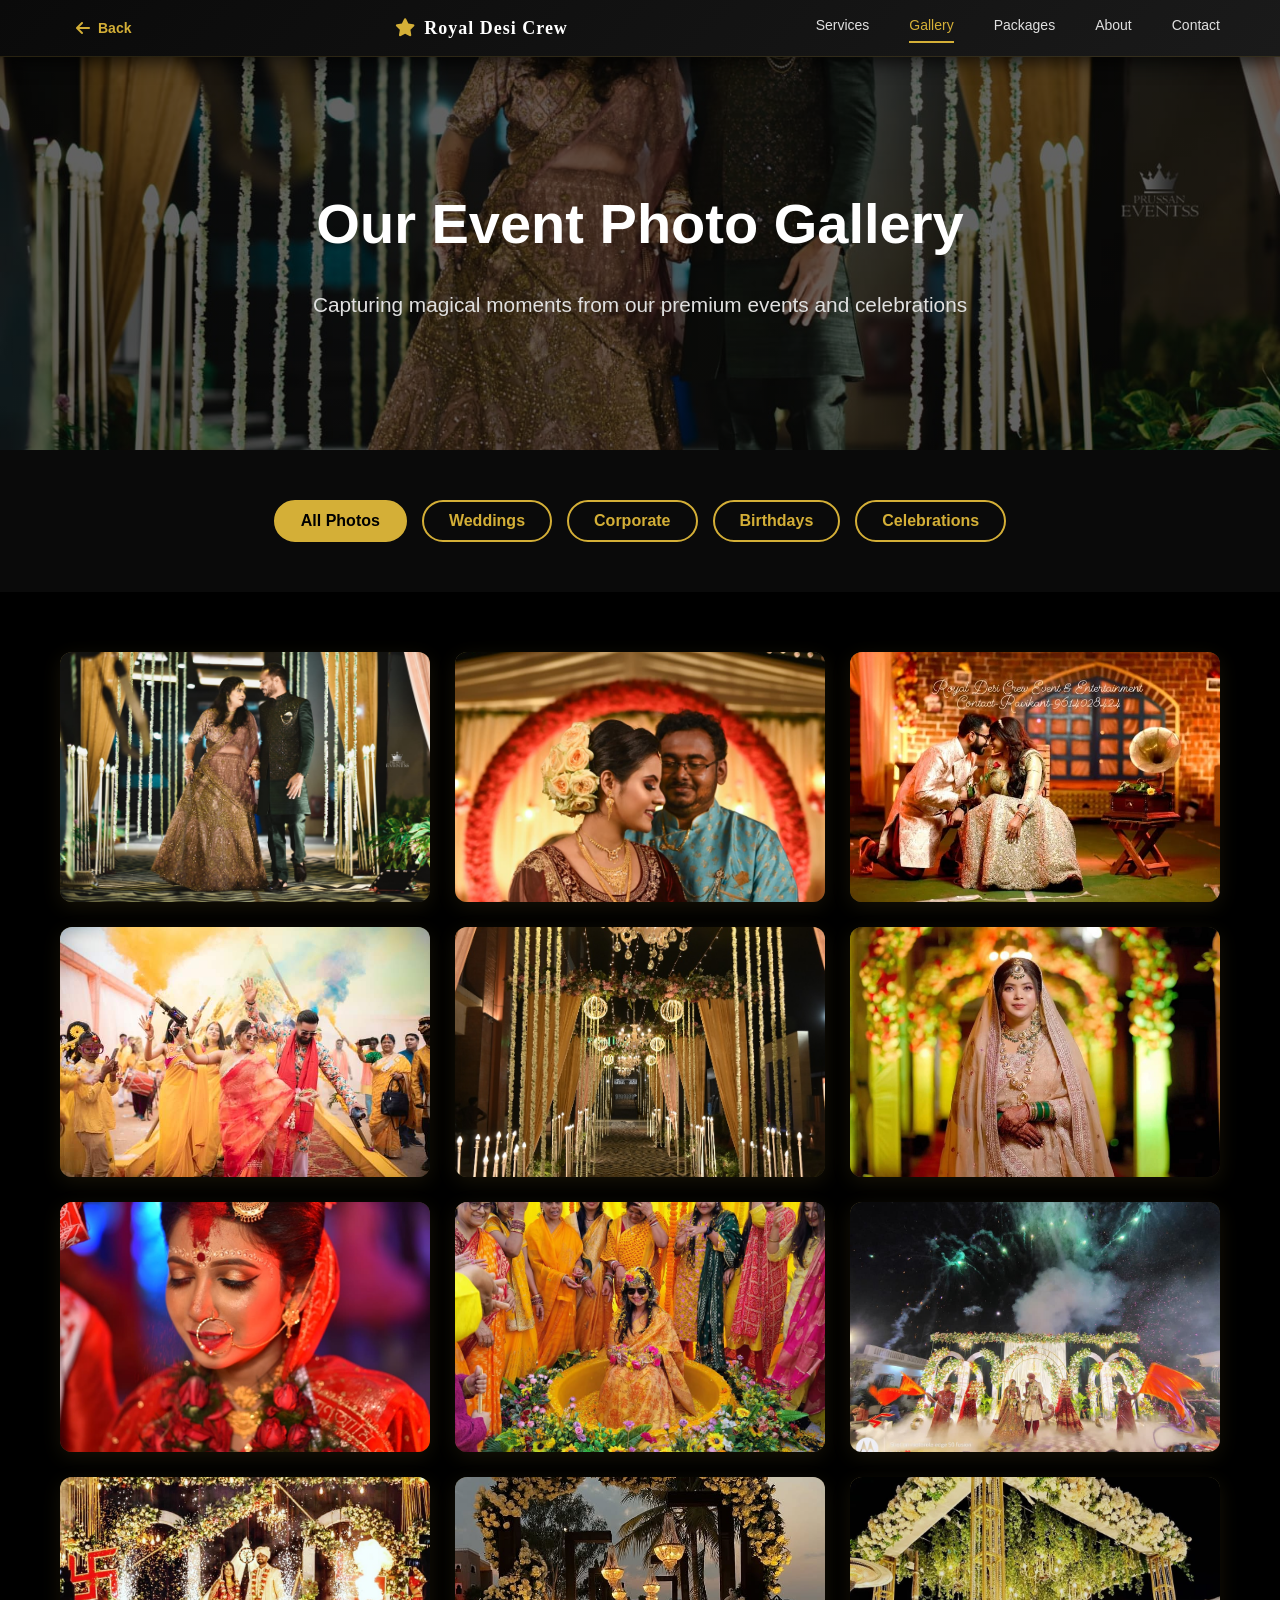
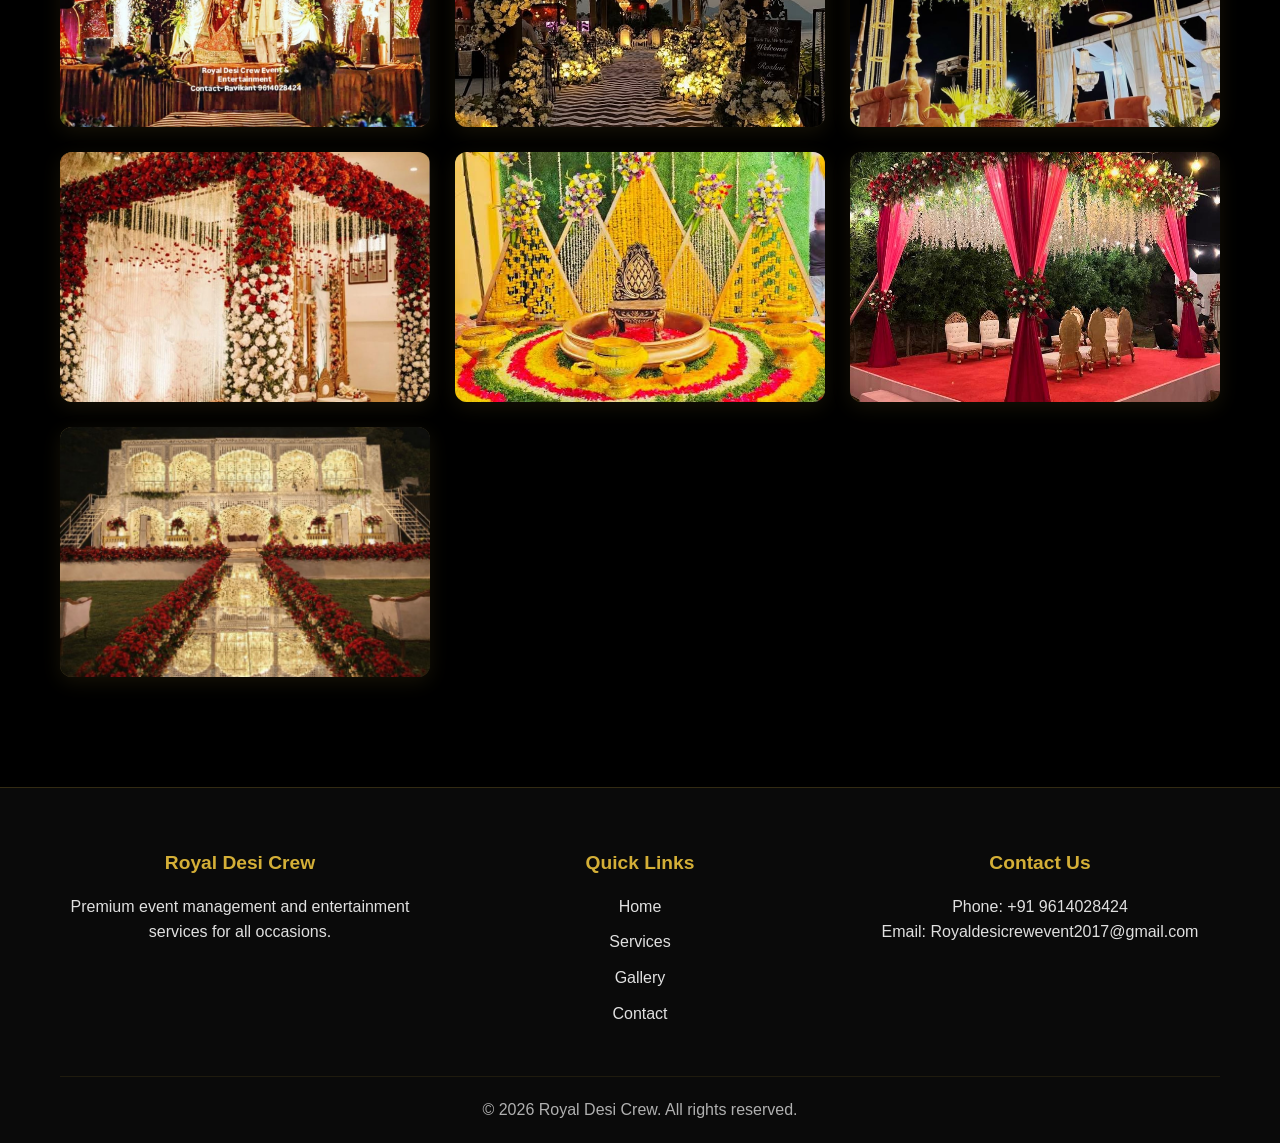
==== gallery.html @ 77a30038 "Move files to root for GitHub Pages" ====
<!DOCTYPE html>
<html lang="en">
<head>
    <meta charset="UTF-8">
    <meta name="viewport" content="width=device-width, initial-scale=1.0">
    <title>Photo Gallery - Royal Desi Crew</title>
    <link rel="stylesheet" href="/static/styles.css">
    <link rel="stylesheet" href="/static/gallery-styles.css">
    <link rel="stylesheet" href="https://cdnjs.cloudflare.com/ajax/libs/font-awesome/6.4.0/css/all.min.css">
</head>
<body>
    <!-- Header Navigation -->
    <header class="header">
        <div class="container">
            <div class="back-button">
                <a href="index.html" title="Back to Home">
                    <i class="fas fa-arrow-left"></i> Back
                </a>
            </div>
            <div class="logo">
                <i class="fas fa-star"></i> Royal Desi Crew
            </div>
            <nav class="nav" id="nav-menu">
                <a href="index.html#services">Services</a>
                <a href="gallery.html" class="active">Gallery</a>
                <a href="index.html#packages">Packages</a>
                <a href="index.html#about">About</a>
                <a href="index.html#contact">Contact</a>
            </nav>
            <!-- Hamburger Menu -->
            <div class="hamburger" id="hamburger">
                <span></span>
                <span></span>
                <span></span>
            </div>
        </div>
    </header>

    <!-- Gallery Hero Section -->
    <section class="gallery-hero">
        <div class="gallery-hero-content">
            <h1>Our Event <span class="gold">Photo Gallery</span></h1>
            <p>Capturing magical moments from our premium events and celebrations</p>
        </div>
    </section>

    <!-- Filter Section -->
    <section class="gallery-filter-section">
        <div class="container">
            <div class="filter-buttons">
                <button class="filter-btn active" data-filter="all">All Photos</button>
                <button class="filter-btn" data-filter="wedding">Weddings</button>
                <button class="filter-btn" data-filter="corporate">Corporate</button>
                <button class="filter-btn" data-filter="birthday">Birthdays</button>
                <button class="filter-btn" data-filter="celebration">Celebrations</button>
            </div>
        </div>
    </section>

    <!-- Main Gallery Grid -->
    <section class="gallery-main">
        <div class="container">
            <div class="gallery-grid" id="galleryGrid">
                <!-- Photos will be loaded dynamically here -->
                <div class="loading-spinner">
                    <i class="fas fa-spinner"></i>
                    <p>Loading photos...</p>
                </div>
            </div>
        </div>
    </section>

    <!-- Lightbox Modal -->
    <div id="lightbox" class="lightbox-modal">
        <button class="lightbox-close" id="closeLightbox">&times;</button>
        <button class="lightbox-prev" id="prevPhoto">
            <i class="fas fa-chevron-left"></i>
        </button>
        <div class="lightbox-image-container">
            <img id="lightboxImage" src="" alt="Full size image">
        </div>
        <button class="lightbox-next" id="nextPhoto">
            <i class="fas fa-chevron-right"></i>
        </button>
        <div class="lightbox-info">
            <p id="lightboxCaption"></p>
            <span id="lightboxCounter"></span>
        </div>
    </div>

    <!-- Footer -->
    <footer class="footer">
        <div class="container">
            <div class="footer-content">
                <div class="footer-section">
                    <h3>Royal Desi Crew</h3>
                    <p>Premium event management and entertainment services for all occasions.</p>
                </div>
                <div class="footer-section">
                    <h3>Quick Links</h3>
                    <ul>
                        <li><a href="index.html">Home</a></li>
                        <li><a href="index.html#services">Services</a></li>
                        <li><a href="gallery.html">Gallery</a></li>
                        <li><a href="index.html#contact">Contact</a></li>
                    </ul>
                </div>
                <div class="footer-section">
                    <h3>Contact Us</h3>
                    <p>Phone: +91 9614028424</p>
                    <p>Email: Royaldesicrewevent2017@gmail.com</p>
                </div>
            </div>
            <div class="footer-bottom">
                <p>&copy; 2026 Royal Desi Crew. All rights reserved.</p>
            </div>
        </div>
    </footer>

    <script src="/static/photos-loader.js"></script>
    <script src="/static/gallery-script.js"></script>
</body>
</html>
---- static/styles.css ----
* {
    margin: 0;
    padding: 0;
    box-sizing: border-box;
}

:root {
    --gold: #D4AF37;
    --dark: #000000;
    --darker: #0a0a0a;
    --light-gray: #e0e0e0;
    --text-gray: #b0b0b0;
    --border-gold: #6b5f2f;
    --rose-gold: #b76e79;
    --cream: #f5f1e8;
}

body {
    font-family: 'Montserrat', sans-serif;
    background-color: var(--dark);
    color: var(--light-gray);
    line-height: 1.6;
    overflow-x: hidden;
}

.container {
    max-width: 1200px;
    margin: 0 auto;
    padding: 0 20px;
}

/* Header */
header.header {
    background: linear-gradient(135deg, #0a0a0a 0%, #1a1a1a 100%);
    padding: 8px 0;
    position: fixed;
    width: 100%;
    top: 0;
    z-index: 9999;
    border-bottom: 1px solid rgba(212, 175, 55, 0.15);
    backdrop-filter: blur(20px);
    box-shadow: 0 4px 20px rgba(0, 0, 0, 0.8);
}

.header .container {
    display: flex;
    justify-content: space-between;
    align-items: center;
    position: relative;
    width: 100%;
    gap: 15px;
}

.logo {
    font-size: 18px;
    font-weight: bold;
    color: white;
    display: flex;
    align-items: center;
    gap: 8px;
    font-family: 'Playfair Display', serif;
    letter-spacing: 1px;
    transition: all 0.3s ease;
}

.logo:hover {
    color: var(--gold);
    text-shadow: 0 0 10px rgba(212, 175, 55, 0.3);
}

.logo i {
    color: var(--gold);
    animation: spin 20s linear infinite;
}

@keyframes spin {
    0% { transform: rotate(0deg); }
    100% { transform: rotate(360deg); }
}

.logo-section {
    display: flex;
    align-items: center;
    gap: 12px;
    position: relative;
    z-index: 9999;
}

.badge-wrapper {
    display: flex;
    align-items: center;
    justify-content: center;
    padding: 6px;
    background: linear-gradient(135deg, rgba(30, 30, 30, 0.9), rgba(15, 15, 15, 0.95));
    border: 1px solid rgba(212, 175, 55, 0.4);
    border-radius: 65px;
    box-shadow: 
        0 2px 8px rgba(0, 0, 0, 0.6),
        inset 0 1px 0 rgba(212, 175, 55, 0.15);
}

.since-badge {
    height: 50px;
    width: auto;
    display: flex;
    align-items: center;
    justify-content: center;
    gap: 8px;
}

.since-content {
    display: flex;
    flex-direction: column;
    align-items: center;
    justify-content: center;
    gap: 2px;
}

.since-text {
    font-size: 8px;
    color: var(--gold);
    font-weight: 700;
    letter-spacing: 1.5px;
    line-height: 1;
}

.since-year {
    font-size: 16px;
    color: var(--gold);
    font-weight: 700;
    line-height: 1;
}

.since-badge {
    display: flex;
    flex-direction: column;
    align-items: center;
    justify-content: center;
    width: 55px;
    height: 55px;
    position: relative;
    border: 2px solid var(--gold);
    border-radius: 50%;
    background: radial-gradient(circle at 30% 30%, rgba(212, 175, 55, 0.15), rgba(0, 0, 0, 0.3));
    flex-shrink: 0;
    z-index: 9999;
}

/* Outer decorative circle */
.since-badge::before {
    content: '';
    position: absolute;
    width: 58px;
    height: 58px;
    border: 1px solid var(--gold);
    border-radius: 50%;
    opacity: 0.6;
    z-index: 1;
    flex-shrink: 0;
}

/* Inner decorative circle */
.since-badge::after {
    content: '';
    position: absolute;
    width: 48px;
    height: 48px;
    border: 1px dashed var(--gold);
    border-radius: 50%;
    opacity: 0.4;
    z-index: 1;
    flex-shrink: 0;
}

.since-content {
    display: flex;
    flex-direction: column;
    align-items: center;
    justify-content: center;
    gap: 2px;
    z-index: 2;
    position: relative;
}

.since-text {
    font-size: 6px;
    color: var(--gold);
    font-weight: 700;
    letter-spacing: 1.2px;
    line-height: 1;
    text-transform: uppercase;
}

.since-year {
    font-size: 16px;
    color: var(--gold);
    font-weight: 700;
    line-height: 1;
}

.nav {
    display: flex;
    gap: 40px;
}

.nav a {
    color: var(--light-gray);
    text-decoration: none;
    transition: color 0.3s ease;
    font-size: 14px;
}

.nav a:hover {
    color: var(--gold);
}

/* Hamburger Menu */
.hamburger {
    display: none;
    flex-direction: column;
    cursor: pointer;
    gap: 5px;
}

.hamburger span {
    width: 25px;
    height: 3px;
    background-color: var(--gold);
    border-radius: 2px;
    transition: all 0.3s ease;
}

.hamburger.active span:nth-child(1) {
    transform: rotate(45deg) translate(8px, 8px);
}

.hamburger.active span:nth-child(2) {
    opacity: 0;
}

.hamburger.active span:nth-child(3) {
    transform: rotate(-45deg) translate(7px, -7px);
}

.admin-btn {
    background: transparent;
    border: 2px solid var(--gold);
    color: var(--gold);
    padding: 8px 20px;
    cursor: pointer;
    border-radius: 5px;
    transition: all 0.3s ease;
    font-weight: 600;
}

.admin-btn:hover {
    background: var(--gold);
    color: var(--dark);
}

/* Hero Section */
.hero {
    margin-top: 0;
    padding-top: 45px;
    min-height: 100vh;
    display: flex;
    align-items: center;
    justify-content: center;
    text-align: center;
    color: white;
    position: relative;
    overflow: hidden;
}

.hero-bg-carousel {
    position: absolute;
    top: 0;
    left: 0;
    right: 0;
    bottom: 0;
    z-index: 1;
    width: 100%;
    height: 100%;
}

.hero-bg-slide {
    position: absolute;
    top: 0;
    left: 0;
    width: 100%;
    height: 100%;
    background-size: cover;
    background-position: center top;
    opacity: 0;
    transition: opacity 1s ease-in-out;
}

.hero-overlay {
    position: absolute;
    top: 0;
    left: 0;
    right: 0;
    bottom: 0;
    background: linear-gradient(rgba(0, 0, 0, 0.45), rgba(0, 0, 0, 0.45));
    z-index: 2;
    pointer-events: none;
}

.hero-content {
    position: relative;
    z-index: 3;
}

.hero-content {
    animation: fadeInUp 1s ease;
}

.hero-title {
    font-size: 56px;
    font-weight: 700;
    margin-bottom: 20px;
    line-height: 1.2;
    letter-spacing: -1px;
    font-family: 'Edwardian Script ITC', 'Brush Script MT', cursive;
}

.hero-title .gold {
    color: var(--gold);
}

.hero-subtitle {
    font-size: 24px;
    color: var(--text-gray);
    margin-bottom: 40px;
    max-width: 900px;
    margin-left: auto;
    margin-right: auto;
    line-height: 1.6;
    font-weight: 500;
    letter-spacing: 0.5px;
}

.hero-buttons {
    display: flex;
    gap: 20px;
    justify-content: center;
    flex-wrap: wrap;
}

.btn {
    padding: 12px 30px;
    font-size: 16px;
    border: none;
    cursor: pointer;
    transition: all 0.4s ease;
    border-radius: 50px;
    font-weight: 600;
    display: inline-flex;
    align-items: center;
    gap: 8px;
    box-shadow: 0 4px 15px rgba(212, 175, 55, 0.2);
    letter-spacing: 0.5px;
}

.btn-primary {
    background: linear-gradient(135deg, var(--gold) 0%, #e8c547 100%);
    color: var(--dark);
}

.btn-primary:hover {
    background: linear-gradient(135deg, #e8c547 0%, var(--gold) 100%);
    transform: translateY(-3px);
    box-shadow: 0 8px 25px rgba(212, 175, 55, 0.4);
}

.btn-secondary {
    background-color: transparent;
    color: var(--gold);
    border: 2px solid var(--gold);
}

.btn-secondary:hover {
    background-color: var(--gold);
    color: var(--dark);
    transform: translateY(-2px);
}

.btn-outline {
    background: transparent;
    border: 2px solid var(--gold);
    color: var(--gold);
    padding: 10px 20px;
    border-radius: 50px;
    cursor: pointer;
    transition: all 0.4s ease;
    font-size: 14px;
    font-weight: 600;
    letter-spacing: 0.5px;
}

.btn-outline:hover {
    background: var(--gold);
    color: var(--dark);
    transform: translateY(-2px);
    box-shadow: 0 6px 20px rgba(212, 175, 55, 0.3);
}

.btn-outline:hover {
    background: var(--gold);
    color: var(--dark);
}

/* Section Styles */
section {
    padding: 80px 0;
}

.section-header {
    text-align: center;
    margin-bottom: 60px;
    position: relative;
    padding-bottom: 20px;
}

.section-header::after {
    content: '';
    position: absolute;
    bottom: 0;
    left: 50%;
    transform: translateX(-50%);
    width: 80px;
    height: 2px;
    background: linear-gradient(90deg, transparent, var(--gold), transparent);
}

.section-header h2 {
    font-size: 48px;
    font-weight: 800;
    margin-bottom: 15px;
    line-height: 1.2;
    font-family: 'Playfair Display', serif;
    letter-spacing: 1px;
}

.section-header h2 .gold {
    color: var(--gold);
    font-style: italic;
}

.section-header p {
    font-size: 16px;
    color: var(--text-gray);
    font-weight: 300;
    letter-spacing: 0.5px;
}

/* Services Section */
.services {
    background-color: var(--darker);
}

.services-grid {
    display: grid;
    grid-template-columns: repeat(auto-fit, minmax(320px, 1fr));
    gap: 30px;
}

.service-card {
    background: rgba(15, 15, 15, 0.8);\n    border: 1px solid rgba(212, 175, 55, 0.25);
    padding: 30px;
    border-radius: 12px;
    transition: all 0.4s cubic-bezier(0.25, 0.46, 0.45, 0.94);
    display: flex;
    flex-direction: column;
    backdrop-filter: blur(10px);
    position: relative;
    overflow: hidden;
}

.service-card::before {
    content: '';
    position: absolute;
    top: 0;
    left: -100%;
    width: 100%;
    height: 100%;
    background: linear-gradient(90deg, transparent, rgba(212, 175, 55, 0.1), transparent);
    transition: left 0.6s ease;
}

.service-card:hover::before {
    left: 100%;
}

.service-card:hover {
    border-color: var(--gold);
    transform: translateY(-12px);
    box-shadow: 0 20px 40px rgba(212, 175, 55, 0.3);
}

.service-card h3 {
    font-size: 20px;
    margin-bottom: 15px;
    color: white;
    font-family: 'Playfair Display', serif;
    font-weight: 700;
}

.service-card p {
    font-size: 14px;
    color: var(--text-gray);
    margin-bottom: 20px;
    flex-grow: 1;
}

.service-image {
    width: 100%;
    height: 250px;
    background: linear-gradient(135deg, #6b5f2f 0%, #3a3420 100%);
    border-radius: 8px;
    margin-bottom: 20px;
    display: flex;
    align-items: center;
    justify-content: center;
    color: var(--gold);
    font-size: 48px;
    background-size: cover !important;
    background-position: center !important;
}

.service-image-2 { background: linear-gradient(135deg, #4a5f8f 0%, #2a3f5f 100%); }
.service-image-3 { background: linear-gradient(135deg, #8f4a4a 0%, #5f2a2a 100%); }
.service-image-4 { background: linear-gradient(135deg, #8f4a8f 0%, #5f2a5f 100%); }
.service-image-5 { background: linear-gradient(135deg, #4a8f8f 0%, #2a5f5f 100%); }
.service-image-6 { background: linear-gradient(135deg, #c17a7a 0%, #a05050 100%); }
.service-image-7 { background: linear-gradient(135deg, #7a8fc1 0%, #505fa0 100%); }
.service-image-8 { background: linear-gradient(135deg, #2a2a2a 0%, #555 100%); }
.service-image-9 { background: linear-gradient(135deg, #6ba06b 0%, #4a7a4a 100%); }

/* Gallery Section */
.gallery {
    background-color: var(--dark);
}

.gallery-grid {
    display: grid;
    grid-template-columns: repeat(auto-fit, minmax(250px, 1fr));
    gap: 25px;
}

.gallery-item {
    height: 250px;
    background: linear-gradient(135deg, #6b5f2f 0%, #3a3420 100%);
    border-radius: 12px;
    overflow: hidden;
    cursor: pointer;
    transition: all 0.3s ease;
    position: relative;
}

.gallery-item:hover {
    transform: scale(1.05);
}

.gallery-item.large {
    grid-column: span 2;
    height: 300px;
}

@media (max-width: 768px) {
    .gallery-item.large {
        grid-column: span 1;
        height: 250px;
    }
}

/* Packages Section */
.packages {
    background-color: var(--dark);
}

.packages-grid {
    display: grid;
    grid-template-columns: repeat(auto-fit, minmax(300px, 1fr));
    gap: 30px;
}

.package-card {
    background: linear-gradient(135deg, rgba(15, 15, 15, 0.9) 0%, rgba(20, 20, 20, 0.8) 100%);
    border: 2px solid rgba(212, 175, 55, 0.3);
    padding: 40px 30px;
    border-radius: 15px;
    transition: all 0.4s cubic-bezier(0.25, 0.46, 0.45, 0.94);
    display: flex;
    flex-direction: column;
    position: relative;
    box-shadow: 0 10px 30px rgba(0, 0, 0, 0.5);
    overflow: hidden;
}

.package-card::before {
    content: '';
    position: absolute;
    top: 0;
    left: 0;
    right: 0;
    height: 1px;
    background: linear-gradient(90deg, transparent, var(--gold), transparent);
}

.package-card:hover {
    border-color: var(--gold);
    transform: translateY(-12px);
    box-shadow: 0 20px 50px rgba(212, 175, 55, 0.25);
}

.package-card.featured {
    border: 2px solid var(--gold);
    background: linear-gradient(135deg, rgba(212, 175, 55, 0.08) 0%, rgba(10, 10, 10, 0.9) 100%);
    transform: scale(1.08);
    box-shadow: 0 15px 40px rgba(212, 175, 55, 0.25);
}

.package-card.featured:hover {
    transform: scale(1.08) translateY(-15px);
    box-shadow: 0 25px 60px rgba(212, 175, 55, 0.35);
}

.package-header h3 {
    font-size: 28px;
    color: white;
    margin-bottom: 8px;
    font-family: 'Playfair Display', serif;
    font-weight: 800;
    letter-spacing: 0.5px;
}

.package-badge {
    color: var(--gold);
    font-size: 14px;
    font-style: italic;
}

.package-features {
    list-style: none;
    margin-bottom: 30px;
    flex-grow: 1;
}

.package-features li {
    color: var(--text-gray);
    font-size: 14px;
    margin-bottom: 15px;
    display: flex;
    align-items: center;
    gap: 12px;
}

.package-features i {
    color: var(--gold);
    font-size: 16px;
    min-width: 16px;
}

@media (max-width: 768px) {
    .package-card.featured {
        transform: scale(1);
    }
}

/* About Section */
.about {
    background-color: var(--darker);
}

.about-content {
    display: grid;
    grid-template-columns: 1fr 1fr;
    gap: 60px;
    align-items: center;
}

.about-text h2 {
    font-size: 42px;
    margin-bottom: 30px;
    line-height: 1.2;
}

.about-text h2 .gold {
    color: var(--gold);
}

.about-text p {
    color: var(--text-gray);
    margin-bottom: 20px;
    line-height: 1.8;
}

.about-stats {
    display: flex;
    gap: 40px;
    margin-top: 40px;
}

.stat {
    display: flex;
    align-items: center;
    gap: 15px;
}

.stat i {
    font-size: 32px;
    color: var(--gold);
}

.stat-number {
    font-size: 28px;
    font-weight: 700;
    color: var(--gold);
}

.stat-label {
    color: var(--text-gray);
    font-size: 14px;
}

.about-image {
    height: 500px;
    background: linear-gradient(135deg, #8f6f3f 0%, #5a4a2a 100%);
    border-radius: 15px;
    overflow: hidden;
    position: relative;
    box-shadow: 0 10px 40px rgba(212, 175, 55, 0.2);
    border: 3px solid var(--gold);
}

.about-image::before {
    content: '';
    position: absolute;
    top: 0;
    left: 0;
    right: 0;
    bottom: 0;
    background: linear-gradient(135deg, rgba(212, 175, 55, 0.1) 0%, rgba(0, 0, 0, 0.2) 100%);
    pointer-events: none;
}

@media (max-width: 768px) {
    .about-content {
        grid-template-columns: 1fr;
    }
    
    .about-stats {
        flex-direction: column;
    }
}

/* Testimonials Section */
.testimonials {
    background-color: var(--dark);
}

.testimonials-grid {
    display: grid;
    grid-template-columns: repeat(auto-fit, minmax(300px, 1fr));
    gap: 30px;
}

.testimonial-card {
    background: rgba(212, 175, 55, 0.05);
    border: 1px solid rgba(212, 175, 55, 0.15);
    padding: 30px;
    border-radius: 10px;
    transition: all 0.3s ease;
}

.testimonial-card:hover {
    border-color: var(--gold);
    box-shadow: 0 10px 30px rgba(212, 175, 55, 0.2);
}

.stars {
    display: flex;
    gap: 5px;
    margin-bottom: 15px;
}

.stars i {
    color: var(--gold);
    font-size: 16px;
}

.testimonial-text {
    font-size: 14px;
    color: var(--text-gray);
    font-style: italic;
    margin-bottom: 20px;
    line-height: 1.6;
}

.testimonial-author {
    display: flex;
    flex-direction: column;
    gap: 5px;
}

.testimonial-author strong {
    color: white;
    font-size: 15px;
}

.testimonial-author span {
    color: var(--gold);
    font-size: 13px;
}

/* Contact Section */
.contact {
    background-color: var(--darker);
}

.contact-content {
    display: grid;
    grid-template-columns: 1fr 1fr;
    gap: 60px;
}

.contact-form {
    display: flex;
    flex-direction: column;
    gap: 15px;
}

.contact-form h2 {
    font-family: 'Playfair Display', serif;
    font-size: 32px;
    font-weight: 800;
    margin-bottom: 10px;
    color: var(--gold);
    letter-spacing: 1px;
}

.contact-form input,
.contact-form select,
.contact-form textarea {
    background: linear-gradient(135deg, rgba(30, 30, 30, 0.6) 0%, rgba(15, 15, 15, 0.7) 100%);
    border: 1px solid rgba(212, 175, 55, 0.25);
    padding: 12px 15px;
    color: white;
    border-radius: 8px;
    font-family: inherit;
    transition: all 0.3s ease;
    font-size: 14px;
}

.contact-form input::placeholder,
.contact-form textarea::placeholder {
    color: rgba(212, 175, 55, 0.5);
}

.contact-form input:focus,
.contact-form select:focus,
.contact-form textarea:focus {
    outline: none;
    border-color: var(--gold);
    box-shadow: 0 0 15px rgba(212, 175, 55, 0.3);
    background: linear-gradient(135deg, rgba(30, 30, 30, 0.8) 0%, rgba(15, 15, 15, 0.9) 100%);
}

.contact-form select {
    cursor: pointer;
}

.contact-form select option {
    background-color: var(--darker);
    color: white;
}

.contact-form button {
    margin-top: 10px;
    padding: 15px;
    font-size: 16px;
}

/* Modal Styles */
.modal {
    display: none !important;
    position: fixed;
    z-index: 10000;
    left: 0;
    top: 0;
    width: 100%;
    height: 100%;
    background: linear-gradient(135deg, rgba(0, 0, 0, 0.85) 0%, rgba(0, 0, 0, 0.9) 100%);
    backdrop-filter: blur(5px);
    animation: fadeIn 0.3s ease-in;
}

.modal.show {
    display: flex !important;
    align-items: center;
    justify-content: center;
}

@keyframes fadeIn {
    from {
        opacity: 0;
        backdrop-filter: blur(0px);
    }
    to {
        opacity: 1;
        backdrop-filter: blur(5px);
    }
}

.modal-content {
    background: linear-gradient(135deg, rgba(15, 15, 15, 0.95) 0%, rgba(25, 25, 25, 0.95) 100%);
    border: 2px solid rgba(212, 175, 55, 0.4);
    border-radius: 15px;
    width: 85%;
    max-width: 400px;
    box-shadow: 0 20px 60px rgba(0, 0, 0, 0.7), 0 0 30px rgba(212, 175, 55, 0.15);
    animation: slideIn 0.4s cubic-bezier(0.25, 0.46, 0.45, 0.94);
    backdrop-filter: blur(10px);
    position: relative;
    overflow: hidden;
}

.modal-content::before {
    content: '';
    position: absolute;
    top: 0;
    left: 0;
    right: 0;
    height: 1px;
    background: linear-gradient(90deg, transparent, var(--gold), transparent);
}

@keyframes slideIn {
    from {
        opacity: 0;
        transform: scale(0.95);
    }
    to {
        opacity: 1;
        transform: scale(1);
    }
}

.modal-close {
    color: var(--gold);
    float: right;
    font-size: 28px;
    font-weight: bold;
    padding: 5px 12px;
    cursor: pointer;
    transition: all 0.3s ease;
    margin: 0;
    line-height: 1;
}

.modal-close:hover,
.modal-close:focus {
    color: white;
    text-shadow: 0 0 15px var(--gold);
    transform: rotate(90deg);
}
}

.modal-form-wrapper {
    padding: 12px;
}

.modal-form-wrapper h2 {
    color: var(--gold);
    margin-bottom: 10px;
    text-align: center;
    font-size: 16px;
}

@media (max-width: 768px) {
    .modal-content {
        width: 85%;
        max-width: 350px;
    }

    .modal-form-wrapper {
        padding: 12px;
    }

    .modal-form-wrapper h2 {
        font-size: 15px;
        margin-bottom: 10px;
    }

    .modal-close {
        font-size: 22px;
        padding: 3px 10px;
    }

    #modalContactForm input,
    #modalContactForm select,
    #modalContactForm textarea {
        padding: 7px 8px !important;
        font-size: 11px !important;
    }

    #modalContactForm button {
        padding: 8px !important;
        font-size: 12px !important;
    }
}

@media (max-width: 480px) {
    .modal-content {
        width: 90%;
        max-width: 320px;
        border-radius: 8px;
        max-height: 85vh;
        overflow-y: auto;
    }

    .modal-form-wrapper {
        padding: 10px;
    }

    .modal-form-wrapper h2 {
        font-size: 15px;
        margin-bottom: 8px;
    }

    .modal-close {
        font-size: 20px;
        padding: 2px 8px;
    }

    #modalContactForm {
        gap: 6px !important;
    }

    #modalContactForm input,
    #modalContactForm select,
    #modalContactForm textarea {
        padding: 6px 8px !important;
        font-size: 10px !important;
    }

    #modalContactForm button {
        margin-top: 3px !important;
        padding: 8px !important;
        font-size: 11px !important;
    }
}

/* Modal Form Specific Styling */
#modalContactForm {
    gap: 8px !important;
}

#modalContactForm input,
#modalContactForm select,
#modalContactForm textarea {
    padding: 8px 10px !important;
    font-size: 12px !important;
}

#modalContactForm button {
    margin-top: 5px !important;
    padding: 10px !important;
    font-size: 13px !important;
}

.contact-info {
    display: flex;
    flex-direction: column;
    gap: 40px;
}

.info-item {
    display: flex;
    gap: 20px;
}

.info-item i {
    font-size: 28px;
    color: var(--gold);
    flex-shrink: 0;
}

.info-item h3 {
    color: white;
    margin-bottom: 10px;
    font-size: 16px;
}

.info-item p {
    color: var(--text-gray);
    font-size: 14px;
    line-height: 1.6;
}

.info-item a {
    color: var(--gold);
    text-decoration: none;
    transition: color 0.3s ease;
}

.info-item a:hover {
    text-decoration: underline;
}

.social-links h3 {
    color: white;
    margin-bottom: 15px;
    font-size: 16px;
}

.social-icons {
    display: flex;
    gap: 15px;
}

.social-icon {
    display: flex;
    align-items: center;
    justify-content: center;
    width: 40px;
    height: 40px;
    border: 2px solid var(--gold);
    border-radius: 50%;
    color: var(--gold);
    transition: all 0.3s ease;
}

.social-icon:hover {
    background-color: var(--gold);
    color: var(--dark);
}

@media (max-width: 768px) {
    .contact-content {
        grid-template-columns: 1fr;
    }
}

/* Footer */
.footer {
    background-color: #0f0f0f;
    padding: 30px 0;
    text-align: center;
    border-top: 1px solid rgba(212, 175, 55, 0.1);
    color: var(--text-gray);
}

/* Cute WhatsApp Robot Button */
.whatsapp-btn {
    position: fixed;
    bottom: 25px;
    right: 25px;
    z-index: 9999;
    text-decoration: none;
    cursor: pointer;
    border: none;
    background: none;
    padding: 0;
    width: auto;
    height: auto;
    display: flex;
    align-items: flex-end;
    justify-content: flex-end;
    transition: transform 0.3s ease;
}

.whatsapp-btn:hover {
    transform: scale(1.1);
}

.cute-robot {
    position: relative;
    display: flex;
    flex-direction: column;
    align-items: center;
    gap: 8px;
}

/* Robot Message */
.robot-message {
    animation: message-float 2s ease-in-out infinite;
}

.message-box {
    background: white;
    color: #25d366;
    padding: 12px 16px;
    border-radius: 16px;
    box-shadow: 0 4px 12px rgba(0, 0, 0, 0.15);
    font-size: 12px;
    font-weight: 700;
    white-space: nowrap;
    position: relative;
}

.message-box::after {
    content: '';
    position: absolute;
    bottom: -8px;
    left: 18px;
    width: 0;
    height: 0;
    border-left: 8px solid transparent;
    border-right: 8px solid transparent;
    border-top: 8px solid white;
}

.message-text {
    margin: 0;
    line-height: 1.3;
}

.robot-wrapper {
    position: relative;
    width: 90px;
    height: 120px;
    display: flex;
    flex-direction: column;
    align-items: center;
}

/* Robot Head */
.robot-head {
    width: 100px;
    height: 110px;
    background: linear-gradient(135deg, #e0e0e0 0%, #b0b0b0 100%);
    border-radius: 50% 50% 55% 55% / 50% 50% 45% 45%;
    position: relative;
    box-shadow: 0 14px 35px rgba(0, 0, 0, 0.32), inset -4px -4px 14px rgba(0, 0, 0, 0.18);
    margin-bottom: -12px;
}

.head-top {
    width: 100px;
    height: 40px;
    background: linear-gradient(180deg, #f5f5f5 0%, #d0d0d0 100%);
    border-radius: 50% 50% 0 0;
    position: absolute;
    top: 0;
    left: 0;
    box-shadow: inset 0 3px 10px rgba(255, 255, 255, 0.4);
}

/* Screen Display */
.head-screen {
    width: 90px;
    height: 82px;
    background: linear-gradient(135deg, #0a0a0a 0%, #1a1a1a 100%);
    border-radius: 25px;
    position: absolute;
    top: 20px;
    left: 50%;
    transform: translateX(-50%);
    display: flex;
    align-items: center;
    justify-content: center;
    box-shadow: inset 0 4px 14px rgba(0, 0, 0, 0.95), 0 8px 18px rgba(0, 0, 0, 0.45);
    overflow: hidden;
}

/* Eyes - Big happy curved eyes */
.eye {
    width: 28px;
    height: 26px;
    background: #00d4ff;
    border-radius: 50% 50% 35% 35%;
    position: absolute;
    box-shadow: 0 0 18px #00d4ff;
    animation: cute-blink 3s ease-in-out infinite;
}

.left-eye {
    left: 10px;
    top: 8px;
}

.right-eye {
    right: 10px;
    top: 8px;
}

/* Big Happy Smile */
.smile {
    width: 48px;
    height: 26px;
    background: #00d4ff;
    border-radius: 0 0 48px 48px;
    position: absolute;
    bottom: 8px;
    box-shadow: 0 0 16px #00d4ff;
    animation: smile-pulse 2s ease-in-out infinite;
}

/* Ears - Side pieces like headphones */
.ear {
    width: 32px;
    height: 42px;
    background: linear-gradient(90deg, #d8d8d8 0%, #a8a8b8 100%);
    border-radius: 50%;
    position: absolute;
    top: 45px;
    box-shadow: 0 8px 16px rgba(0, 0, 0, 0.3), inset -4px 0 8px rgba(0, 0, 0, 0.18);
}

.left-ear {
    left: -12px;
    animation: ear-float 2.5s ease-in-out infinite;
}

.right-ear {
    right: -12px;
    animation: ear-float 2.5s ease-in-out infinite 0.2s;
}

/* Robot Body */
.robot-body {
    width: 100px;
    height: 98px;
    background: linear-gradient(135deg, #f5f5f5 0%, #e0e0e0 100%);
    border-radius: 50% 50% 50% 50% / 60% 60% 45% 45%;
    position: relative;
    box-shadow: 0 16px 36px rgba(0, 0, 0, 0.28), inset -4px -4px 12px rgba(0, 0, 0, 0.12);
    margin-top: -14px;
    animation: body-float 3s ease-in-out infinite;
}

.body-inner {
    width: 100%;
    height: 100%;
    background: radial-gradient(ellipse at 35% 35%, rgba(255, 255, 255, 0.5), transparent);
    border-radius: 50% 50% 50% 50% / 60% 60% 45% 45%;
}

/* Arms */
.arm {
    width: 32px;
    height: 46px;
    background: linear-gradient(90deg, #f0f0f0 0%, #d8d8d8 100%);
    border-radius: 16px;
    position: absolute;
    top: 60px;
    box-shadow: 0 8px 16px rgba(0, 0, 0, 0.24), inset -3px 0 6px rgba(0, 0, 0, 0.14);
}

.left-arm {
    left: -18px;
    animation: wave-left 1.8s ease-in-out infinite;
    transform-origin: center 10px;
}

.right-arm {
    right: -18px;
    animation: wave-right 1.8s ease-in-out infinite 0.3s;
    transform-origin: center 10px;
}

/* Hands */
.hand {
    width: 38px;
    height: 42px;
    background: linear-gradient(135deg, #fafafa 0%, #f0f0f0 100%);
    border-radius: 50% 50% 65% 50%;
    position: absolute;
    bottom: -14px;
    left: 50%;
    transform: translateX(-50%);
    box-shadow: 0 8px 16px rgba(0, 0, 0, 0.32), inset -3px -3px 6px rgba(0, 0, 0, 0.14);
}

.hand::before {
    content: '';
    position: absolute;
    top: 5px;
    left: 50%;
    transform: translateX(-50%);
    width: 26px;
    height: 6px;
    background: linear-gradient(90deg, #f5f5f5 0%, #ebebeb 50%, #f5f5f5 100%);
    border-radius: 50%;
    opacity: 0.75;
}

.hand::after {
    content: '';
    position: absolute;
    top: 13px;
    left: 50%;
    transform: translateX(-50%);
    width: 24px;
    height: 5px;
    background: linear-gradient(90deg, #f0f0f0 0%, #e8e8e8 50%, #f0f0f0 100%);
    border-radius: 50%;
    opacity: 0.75;
}

.left-hand {
    animation: hand-wave-left 1.8s ease-in-out infinite;
}

.right-hand {
    animation: hand-wave-right 1.8s ease-in-out infinite 0.3s;
}

/* WhatsApp Badge */
.whatsapp-badge-cute {
    width: 42px;
    height: 42px;
    background: linear-gradient(135deg, #25d366 0%, #20ba5a 100%);
    border-radius: 50%;
    display: flex;
    align-items: center;
    justify-content: center;
    color: white;
    font-size: 24px;
    box-shadow: 0 6px 16px rgba(37, 211, 102, 0.5);
    animation: bounce-badge 2s cubic-bezier(0.68, -0.55, 0.265, 1.55) infinite;
    position: relative;
    z-index: 10;
}

.whatsapp-badge-cute i {
    color: white;
    filter: drop-shadow(0 2px 4px rgba(0, 0, 0, 0.2));
}

/* Animations */
@keyframes message-float {
    0%, 100% {
        opacity: 1;
        transform: translateY(0px);
    }
    50% {
        opacity: 0.8;
        transform: translateY(-6px);
    }
}

@keyframes cute-appear {
    0% {
        opacity: 0;
        transform: scale(0.5) rotateZ(-30deg);
    }
    100% {
        opacity: 1;
        transform: scale(1) rotateZ(0deg);
    }
}

@keyframes cute-blink {
    0%, 80%, 100% {
        height: 16px;
        background: #00d4ff;
    }
    40% {
        height: 3px;
        background: #00d4ff;
    }
}

@keyframes smile-pulse {
    0%, 100% {
        height: 16px;
        opacity: 1;
    }
    50% {
        height: 18px;
        opacity: 0.8;
    }
}

@keyframes ear-float {
    0%, 100% {
        transform: translateY(0px) rotateZ(0deg);
    }
    25% {
        transform: translateY(-4px) rotateZ(-5deg);
    }
    75% {
        transform: translateY(2px) rotateZ(5deg);
    }
}

@keyframes body-float {
    0%, 100% {
        transform: translateY(0px);
    }
    50% {
        transform: translateY(-8px);
    }
}

@keyframes wave-left {
    0%, 100% {
        transform: rotateZ(-20deg);
    }
    25% {
        transform: rotateZ(-50deg);
    }
    50% {
        transform: rotateZ(10deg);
    }
    75% {
        transform: rotateZ(-45deg);
    }
}

@keyframes wave-right {
    0%, 100% {
        transform: rotateZ(20deg);
    }
    25% {
        transform: rotateZ(50deg);
    }
    50% {
        transform: rotateZ(-10deg);
    }
    75% {
        transform: rotateZ(45deg);
    }
}

@keyframes hand-wave-left {
    0%, 100% {
        transform: translateX(-50%) rotateZ(0deg);
    }
    25% {
        transform: translateX(-50%) rotateZ(-20deg);
    }
    50% {
        transform: translateX(-50%) rotateZ(15deg);
    }
    75% {
        transform: translateX(-50%) rotateZ(-15deg);
    }
}

@keyframes hand-wave-right {
    0%, 100% {
        transform: translateX(-50%) rotateZ(0deg);
    }
    25% {
        transform: translateX(-50%) rotateZ(20deg);
    }
    50% {
        transform: translateX(-50%) rotateZ(-15deg);
    }
    75% {
        transform: translateX(-50%) rotateZ(15deg);
    }
}

@keyframes bounce-badge {
    0%, 100% {
        transform: translateY(0px) scale(1);
        box-shadow: 0 6px 16px rgba(37, 211, 102, 0.5);
    }
    50% {
        transform: translateY(-8px) scale(1.05);
        box-shadow: 0 8px 20px rgba(37, 211, 102, 0.7);
    }
}

@keyframes fadeInUp {
    from {
        opacity: 0;
        transform: translateY(30px);
    }
    to {
        opacity: 1;
        transform: translateY(0);
    }
}

/* Responsive Design */
@media (max-width: 1024px) {
    .hero-title {
        font-size: 42px;
    }
    
    .hero-subtitle {
        font-size: 20px;
    }
    
    .section-header h2 {
        font-size: 36px;
    }
}

@media (max-width: 768px) {
    .hamburger {
        display: flex;
    }
    
    .btn {
        padding: 10px 24px;
        font-size: 14px;
    }
    
    .nav {
        position: fixed;
        top: 70px;
        left: 0;
        right: 0;
        background-color: rgba(15, 15, 15, 0.98);
        flex-direction: column;
        gap: 0;
        padding: 0;
        max-height: 0;
        overflow: hidden;
        transition: max-height 0.3s ease, padding 0.3s ease;
        z-index: 999;
        visibility: hidden;
        opacity: 0;
    }
    
    .nav.active {
        max-height: 400px;
        padding: 20px 0;
        visibility: visible;
        opacity: 1;
    }
    
    .nav a {
        padding: 15px 20px;
        border-bottom: 1px solid rgba(212, 175, 55, 0.1);
        font-size: 14px;
        display: block;
    }
    
    .nav a:hover {
        background-color: rgba(212, 175, 55, 0.1);
    }
    
    .logo {
        font-size: 16px;
    }
    
    .badge-wrapper {
        padding: 6px;
    }
    
    .since-badge {
        width: 50px;
        height: 50px;
        flex-shrink: 0;
    }
    
    .since-badge .since-text {
        font-size: 5px;
    }
    
    .since-badge .since-year {
        font-size: 14px;
    }
    
    .hero-title {
        font-size: 32px;
    }
    
    .hero-subtitle {
        font-size: 18px;
        padding: 0 15px;
    }
    
    .hero-buttons {
        flex-direction: column;
        gap: 10px;
    }
    
    .btn {
        padding: 8px 18px;
        font-size: 12px;
    }
    
    .section-header h2 {
        font-size: 28px;
    }
    
    .about-stats {
        flex-direction: column;
    }
    
    section {
        padding: 50px 0;
    }
    
    .robot-head {
        width: 88px;
        height: 100px;
    }
    
    .head-screen {
        width: 80px;
        height: 74px;
    }
    
    .robot-body {
        width: 88px;
        height: 88px;
    }

    .arm {
        width: 28px;
        height: 41px;
    }

    .hand {
        width: 34px;
        height: 38px;
    }

    .message-box {
        padding: 10px 14px;
        font-size: 11px;
    }
    
    .whatsapp-badge-cute {
        width: 38px;
        height: 38px;
        font-size: 20px;
    }
}

@media (max-width: 480px) {
    .header .container {
        flex-wrap: wrap;
        gap: 10px;
    }
    
    .nav {
        width: 100%;
        gap: 10px;
        font-size: 11px;
    }
    
    .badge-wrapper {
        padding: 4px;
    }
    
    .since-badge {
        width: 42px;
        height: 42px;
        flex-shrink: 0;
    }
    
    .since-badge .since-text {
        font-size: 4px;
    }
    
    .since-badge .since-year {
        font-size: 11px;
    }
    
    .hero {
        margin-top: 0;
        padding-top: 40px;
        min-height: 100vh;
    }
    
    .hero-title {
        font-size: 24px;
    }
    
    .hero-buttons {
        width: 100%;
        max-width: 110px;
        margin: 0 auto;
        gap: 0;
        display: flex;
        justify-content: center;
    }
    
    .btn {
        padding: 6px 12px;
        font-size: 10px;
        width: 100%;
        gap: 4px;
    }
    
    .btn i {
        font-size: 10px;
    }
    
    .hero-subtitle {
        font-size: 16px;
        padding: 0 12px;
        margin-bottom: 30px;
    }
    
    .hero {
        margin-top: 0;
        padding-top: 45px;
        min-height: 100vh;
    }
    
    .section-header h2 {
        font-size: 24px;
    }
    
    .services-grid,
    .testimonials-grid {
        grid-template-columns: 1fr;
    }
    
    .whatsapp-btn {
        bottom: 18px;
        right: 18px;
    }
    
    .robot-head {
        width: 76px;
        height: 86px;
    }
    
    .head-screen {
        width: 68px;
        height: 64px;
    }
    
    .robot-body {
        width: 76px;
        height: 76px;
    }
    
    .eye {
        width: 20px;
        height: 18px;
    }
    
    .smile {
        width: 36px;
        height: 20px;
    }
    
    .ear {
        width: 24px;
        height: 32px;
    }

    .arm {
        width: 24px;
        height: 38px;
    }

    .hand {
        width: 30px;
        height: 35px;
    }

    .message-box {
        padding: 8px 12px;
        font-size: 10px;
    }
    
    .whatsapp-badge-cute {
        width: 36px;
        height: 36px;
        font-size: 22px;
    }
}

/* Photos Modal Styles */
.photos-modal {
    display: none;
    position: fixed;
    z-index: 1500;
    left: 0;
    top: 0;
    width: 100%;
    height: 100%;
    background-color: rgba(0, 0, 0, 0.95);
    overflow-y: auto;
    opacity: 0;
    visibility: hidden;
    transition: opacity 0.3s, visibility 0.3s;
}

.photos-modal.show {
    display: flex;
    align-items: center;
    justify-content: center;
    opacity: 1;
    visibility: visible;
}

.modal-content {
    background-color: #1a1a1a;
    padding: 40px;
    border-radius: 10px;
    max-width: 1200px;
    width: 95%;
    position: relative;
    max-height: 90vh;
    overflow-y: auto;
    border: 2px solid rgba(212, 175, 55, 0.3);
    animation: slideUp 0.3s ease;
}

.modal-close {
    position: absolute;
    right: 20px;
    top: 20px;
    font-size: 40px;
    font-weight: bold;
    color: #d4af37;
    cursor: pointer;
    transition: all 0.3s ease;
    z-index: 100;
    background: none;
    border: none;
    padding: 0;
}

.modal-close:hover {
    color: #e8c547;
    transform: scale(1.1);
}

.modal-gallery-grid {
    display: grid;
    grid-template-columns: repeat(auto-fill, minmax(200px, 1fr));
    gap: 20px;
    margin-top: 20px;
}

.modal-gallery-item {
    width: 100%;
    height: 200px;
    border-radius: 8px;
    overflow: hidden;
    cursor: pointer;
    transition: all 0.3s ease;
    border: 2px solid #d4af37;
}

.modal-gallery-item:hover {
    transform: scale(1.05);
    box-shadow: 0 8px 25px rgba(212, 175, 55, 0.5);
}

@keyframes slideUp {
    from {
        transform: translateY(50px);
        opacity: 0;
    }
    to {
        transform: translateY(0);
        opacity: 1;
    }
}

@media (max-width: 768px) {
    .modal-content {
        padding: 20px;
        max-height: 95vh;
    }

    .modal-gallery-grid {
        grid-template-columns: repeat(auto-fill, minmax(120px, 1fr));
        gap: 12px;
    }

    .modal-gallery-item {
        height: 120px;
    }

    .modal-close {
        font-size: 30px;
        right: 10px;
        top: 10px;
    }
}
---- static/gallery-styles.css ----
/* Gallery Page Styles */
/* Back Button */
.back-button {
    display: flex;
    align-items: center;
    order: 1;
}

.back-button a {
    color: var(--gold);
    text-decoration: none;
    font-size: 14px;
    font-weight: 600;
    display: flex;
    align-items: center;
    gap: 8px;
    transition: all 0.3s ease;
    padding: 8px 15px;
    border-radius: 5px;
    border: 1px solid transparent;
}

.back-button a:hover {
    background-color: rgba(212, 175, 55, 0.1);
    border: 1px solid var(--gold);
}

.back-button i {
    font-size: 16px;
}

/* Gallery header logo */
.header .logo {
    order: 2;
}

/* Gallery header nav */
.header .nav {
    order: 3;
}

/* Gallery header hamburger */
.header .hamburger {
    order: 4;
}

/* Gallery Hero Section */
.gallery-hero {
    margin-top: 50px;
    min-height: 400px;
    background: linear-gradient(rgba(0, 0, 0, 0.6), rgba(0, 0, 0, 0.6)), 
                url('/static/Images/COllection/wedding-couple.jpeg');
    background-size: cover;
    background-position: center;
    display: flex;
    align-items: center;
    justify-content: center;
    text-align: center;
    padding: 60px 20px;
}

.gallery-hero-content h1 {
    font-size: 3.5rem;
    margin-bottom: 20px;
    color: white;
    font-weight: 700;
}

.gallery-hero-content p {
    font-size: 1.3rem;
    color: var(--light-gray);
    margin-bottom: 0;
}

/* Gallery Filter Section */
.gallery-filter-section {
    padding: 50px 20px;
    background-color: var(--darker);
    text-align: center;
}

.filter-buttons {
    display: flex;
    gap: 15px;
    justify-content: center;
    flex-wrap: wrap;
}

.filter-btn {
    background-color: transparent;
    border: 2px solid var(--gold);
    color: var(--gold);
    padding: 10px 25px;
    cursor: pointer;
    border-radius: 25px;
    font-size: 1rem;
    font-weight: 600;
    transition: all 0.3s ease;
}

.filter-btn:hover {
    background-color: var(--gold);
    color: var(--dark);
    transform: translateY(-2px);
}

.filter-btn.active {
    background-color: var(--gold);
    color: var(--dark);
}

/* Main Gallery Section */
.gallery-main {
    padding: 60px 20px;
    background-color: var(--dark);
    min-height: 600px;
}

.gallery-grid {
    display: grid;
    grid-template-columns: repeat(auto-fill, minmax(250px, 1fr));
    gap: 25px;
    margin-bottom: 50px;
}

@media (min-width: 768px) {
    .gallery-grid {
        grid-template-columns: repeat(auto-fill, minmax(280px, 1fr));
    }
}

@media (min-width: 1024px) {
    .gallery-grid {
        grid-template-columns: repeat(auto-fill, minmax(300px, 1fr));
    }
}

.gallery-item {
    position: relative;
    overflow: hidden;
    border-radius: 12px;
    cursor: pointer;
    transform: translateY(20px);
    opacity: 0;
    box-shadow: 0 5px 20px rgba(212, 175, 55, 0.1);
    transition: all 0.3s ease;
}

.gallery-item:hover {
    box-shadow: 0 15px 40px rgba(212, 175, 55, 0.3);
    transform: translateY(-5px);
}

.gallery-item-image {
    width: 100%;
    height: 250px;
    background-size: cover;
    background-position: center;
    position: relative;
    transition: transform 0.3s ease;
}

.gallery-item:hover .gallery-item-image {
    transform: scale(1.05);
}

.gallery-item-overlay {
    position: absolute;
    top: 0;
    left: 0;
    right: 0;
    bottom: 0;
    background-color: rgba(212, 175, 55, 0.7);
    display: flex;
    align-items: center;
    justify-content: center;
    opacity: 0;
    transition: opacity 0.3s ease;
}

.gallery-item:hover .gallery-item-overlay {
    opacity: 1;
}

.gallery-item-overlay i {
    font-size: 2.5rem;
    color: var(--dark);
}

.gallery-item-caption {
    padding: 15px;
    background-color: rgba(0, 0, 0, 0.8);
    border-top: 2px solid var(--gold);
}

.gallery-item-caption p {
    color: var(--light-gray);
    margin: 0;
    font-size: 0.95rem;
    font-weight: 500;
}

/* Lightbox Modal */
.lightbox-modal {
    position: fixed;
    top: 0;
    left: 0;
    right: 0;
    bottom: 0;
    background-color: rgba(0, 0, 0, 0.95);
    display: flex;
    align-items: center;
    justify-content: center;
    z-index: 2000;
    opacity: 0;
    visibility: hidden;
    transition: all 0.3s ease;
    padding: 20px;
}

.lightbox-modal.active {
    opacity: 1;
    visibility: visible;
}

.lightbox-close {
    position: absolute;
    top: 20px;
    right: 30px;
    background: rgba(212, 175, 55, 0.9);
    color: var(--dark);
    border: none;
    font-size: 2.5rem;
    cursor: pointer;
    z-index: 2001;
    transition: all 0.3s ease;
    width: 60px;
    height: 60px;
    border-radius: 50%;
    display: flex;
    align-items: center;
    justify-content: center;
    padding: 0;
    line-height: 1;
    font-weight: bold;
}

.lightbox-close:hover {
    background: var(--gold);
    transform: scale(1.1) rotate(90deg);
}

.lightbox-image-container {
    width: 100%;
    max-width: 900px;
    max-height: 80vh;
    display: flex;
    align-items: center;
    justify-content: center;
}

#lightboxImage {
    max-width: 100%;
    max-height: 80vh;
    object-fit: contain;
    border-radius: 8px;
}

.lightbox-prev,
.lightbox-next {
    position: absolute;
    top: 50%;
    transform: translateY(-50%);
    background-color: rgba(212, 175, 55, 0.7);
    color: var(--dark);
    border: none;
    width: 50px;
    height: 50px;
    border-radius: 50%;
    font-size: 1.5rem;
    cursor: pointer;
    display: flex;
    align-items: center;
    justify-content: center;
    transition: all 0.3s ease;
    z-index: 2001;
}

.lightbox-prev:hover,
.lightbox-next:hover {
    background-color: var(--gold);
    transform: translateY(-50%) scale(1.1);
}

.lightbox-prev {
    left: 20px;
}

.lightbox-next {
    right: 20px;
}

@media (max-width: 768px) {
    .lightbox-prev,
    .lightbox-next {
        width: 40px;
        height: 40px;
        font-size: 1.2rem;
    }

    .lightbox-prev {
        left: 10px;
    }

    .lightbox-next {
        right: 10px;
    }
}

.lightbox-info {
    position: absolute;
    bottom: 20px;
    left: 50%;
    transform: translateX(-50%);
    background-color: rgba(0, 0, 0, 0.8);
    color: var(--light-gray);
    padding: 15px 30px;
    border-radius: 8px;
    border: 1px solid var(--gold);
    text-align: center;
    z-index: 2001;
    max-width: 90%;
}

#lightboxCaption {
    margin: 0 0 10px 0;
    font-size: 1.1rem;
    color: var(--gold);
    font-weight: 600;
}

#lightboxCounter {
    font-size: 0.9rem;
    color: var(--text-gray);
}

/* Loading Spinner */
.loading-spinner {
    grid-column: 1 / -1;
    text-align: center;
    padding: 50px 20px;
    color: var(--gold);
}

.loading-spinner i {
    font-size: 2.5rem;
    animation: spin 1s linear infinite;
    display: block;
    margin-bottom: 10px;
}

@keyframes spin {
    0% { transform: rotate(0deg); }
    100% { transform: rotate(360deg); }
}

/* Footer */
.footer {
    background-color: var(--darker);
    border-top: 1px solid rgba(212, 175, 55, 0.2);
    padding: 60px 20px 20px;
    color: var(--light-gray);
}

.footer-content {
    display: grid;
    grid-template-columns: repeat(auto-fit, minmax(250px, 1fr));
    gap: 40px;
    margin-bottom: 40px;
}

.footer-section h3 {
    color: var(--gold);
    margin-bottom: 15px;
    font-size: 1.2rem;
}

.footer-section ul {
    list-style: none;
    padding: 0;
}

.footer-section ul li {
    margin-bottom: 10px;
}

.footer-section a {
    color: var(--light-gray);
    text-decoration: none;
    transition: color 0.3s ease;
}

.footer-section a:hover {
    color: var(--gold);
}

.footer-bottom {
    text-align: center;
    padding-top: 20px;
    border-top: 1px solid rgba(212, 175, 55, 0.1);
    color: var(--text-gray);
}

/* Navigation active state */
.nav a.active {
    color: var(--gold);
    border-bottom: 2px solid var(--gold);
    padding-bottom: 5px;
}

/* Animations */
@keyframes fadeInUp {
    from {
        opacity: 0;
        transform: translateY(30px);
    }
    to {
        opacity: 1;
        transform: translateY(0);
    }
}

/* Responsive adjustments */
@media (max-width: 768px) {
    .back-button {
        display: flex !important;
        order: 1;
    }

    .back-button a {
        font-size: 12px;
        padding: 6px 12px;
    }

    .header .logo {
        order: 2;
        font-size: 16px;
        flex: 1;
        text-align: center;
    }

    .header .nav {
        display: none;
        order: 3;
    }

    .header .hamburger {
        display: flex !important;
        order: 4;
    }

    .gallery-hero-content h1 {
        font-size: 2rem;
    }

    .gallery-hero-content p {
        font-size: 1rem;
    }

    .gallery-grid {
        grid-template-columns: repeat(auto-fill, minmax(200px, 1fr));
        gap: 15px;
    }

    .gallery-item-image {
        height: 200px;
    }

    #lightboxImage {
        max-height: 70vh;
    }

    .lightbox-info {
        bottom: 10px;
        padding: 10px 20px;
        font-size: 0.9rem;
    }

    #lightboxCaption {
        font-size: 0.95rem;
        margin-bottom: 5px;
    }

    .lightbox-close {
        top: 15px;
        right: 15px;
        width: 50px;
        height: 50px;
        font-size: 2rem;
    }

    .lightbox-prev,
    .lightbox-next {
        width: 40px;
        height: 40px;
        font-size: 1.2rem;
    }

    .lightbox-prev {
        left: 10px;
    }

    .lightbox-next {
        right: 10px;
    }
}

@media (max-width: 480px) {
    .back-button a {
        font-size: 11px;
        padding: 5px 10px;
        gap: 5px;
    }

    .back-button i {
        font-size: 14px;
    }

    .lightbox-close {
        top: 10px;
        right: 10px;
        width: 45px;
        height: 45px;
        font-size: 1.8rem;
    }
}
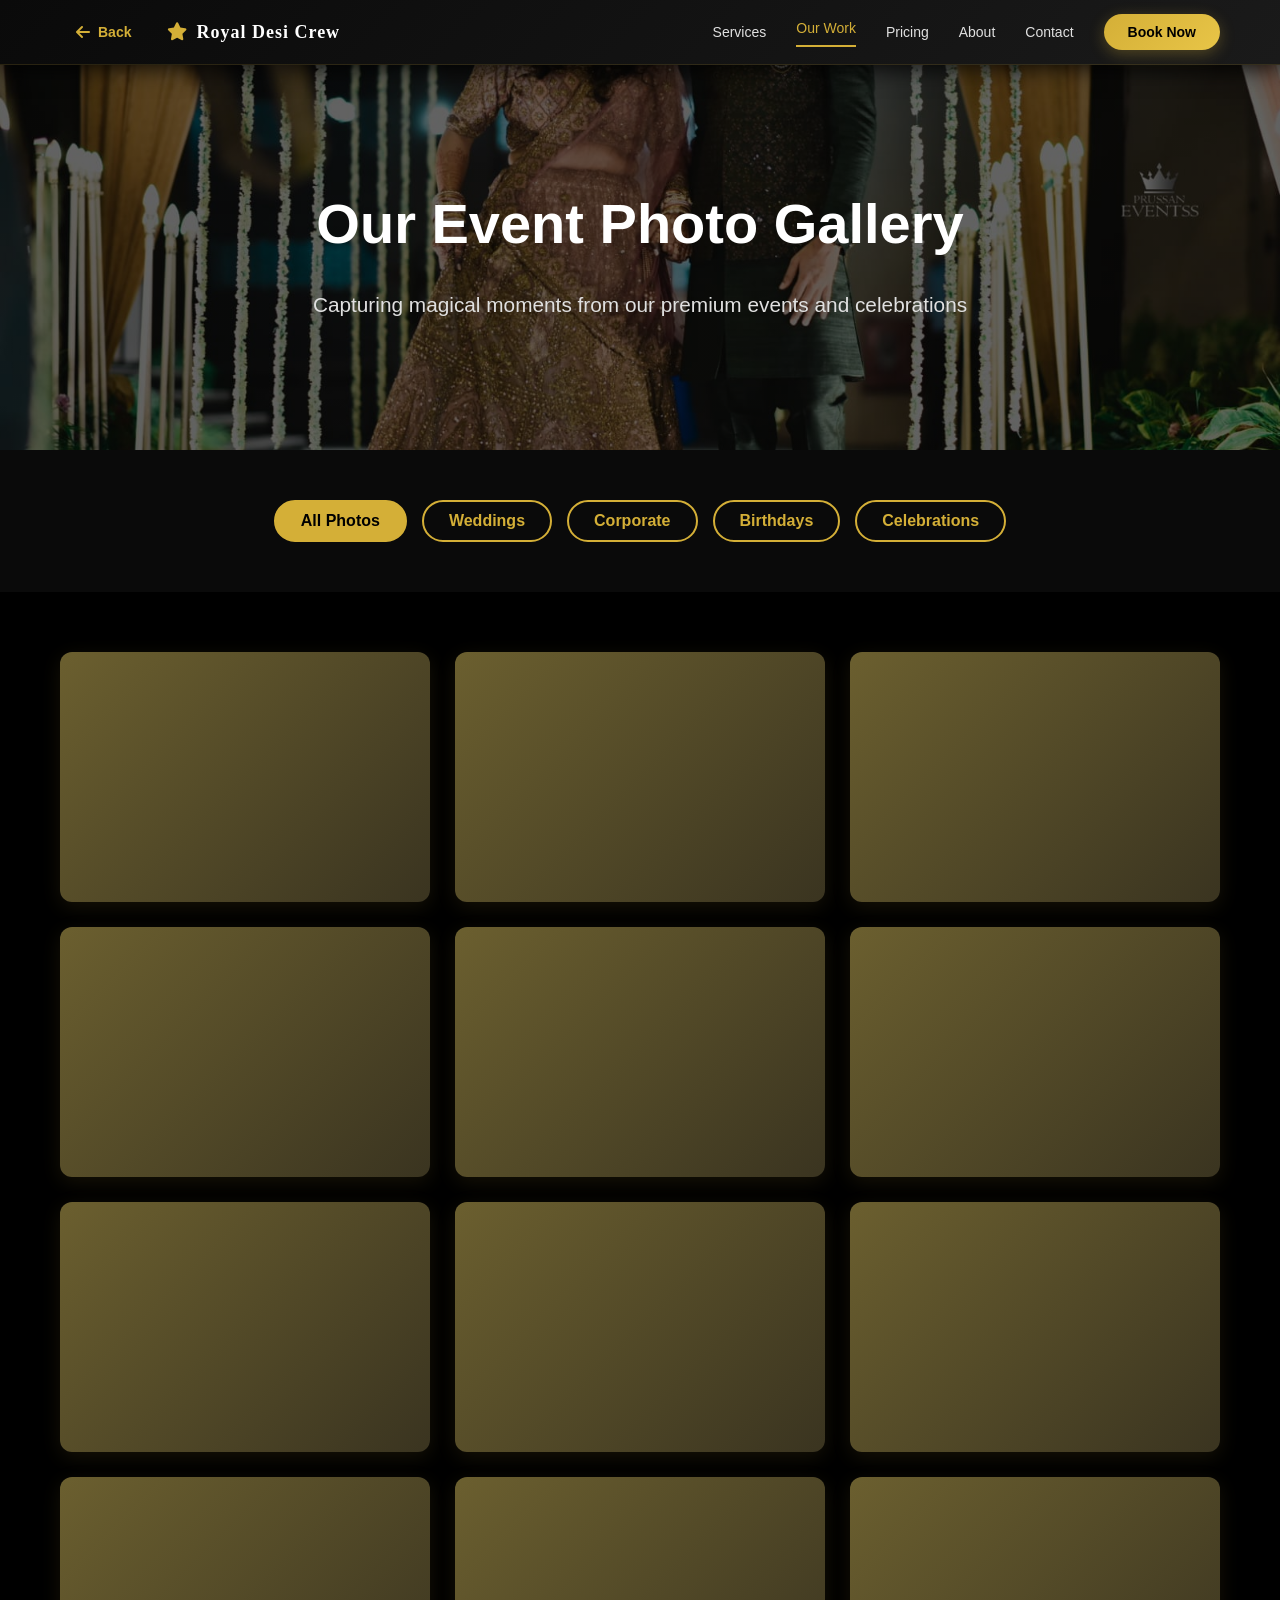
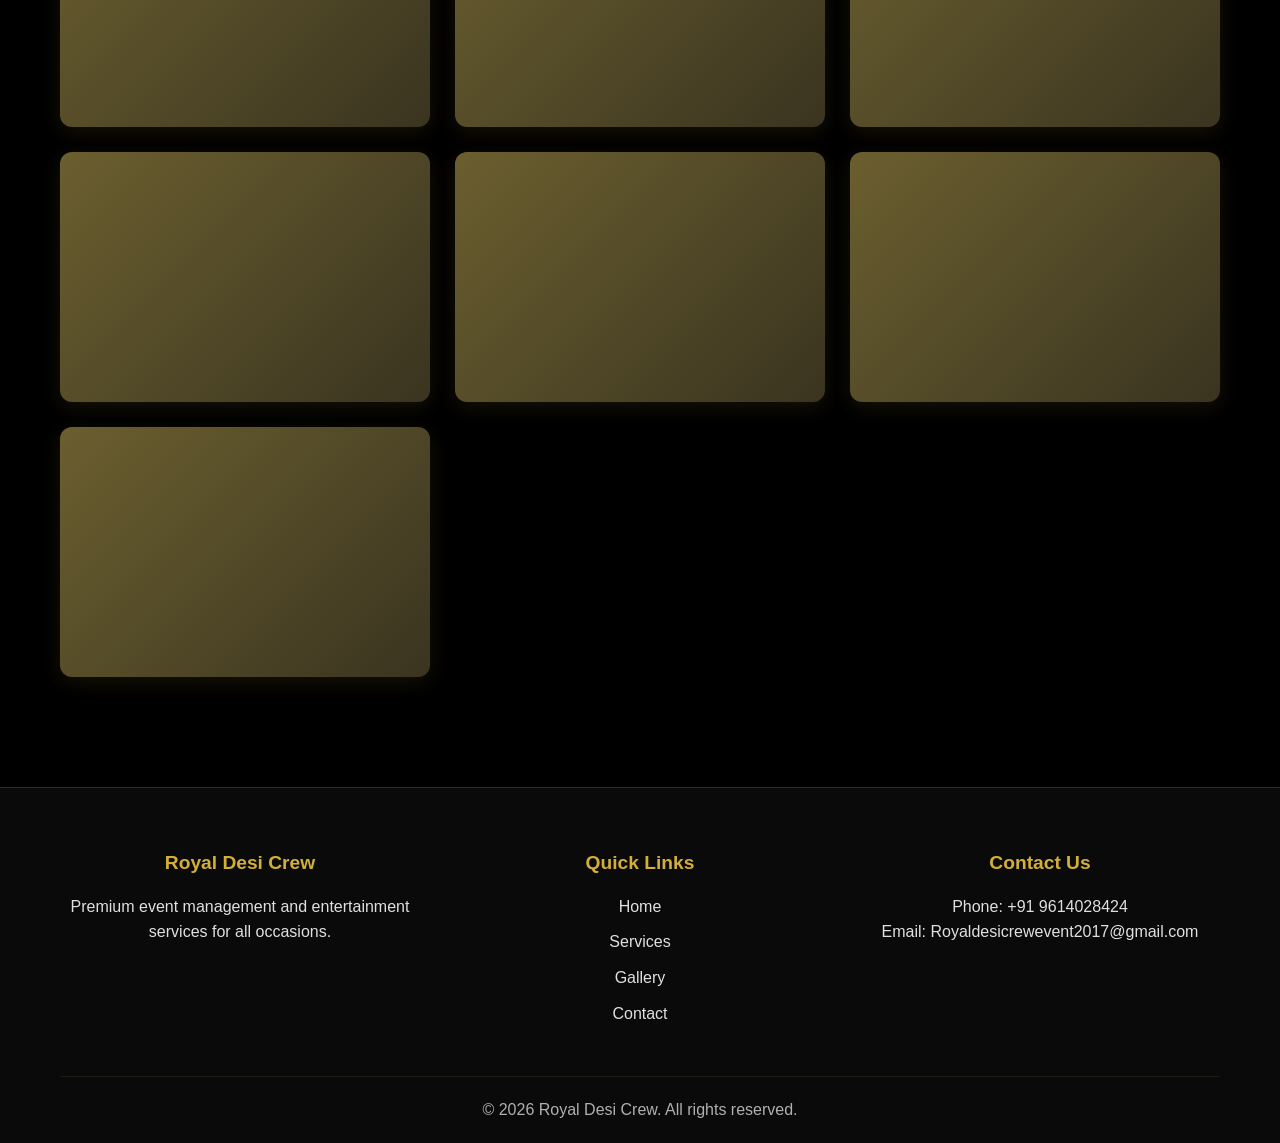
==== commit 405dd380: "EmailJS email notification system integration - Complete lead capture setup with booking and consult" ====
--- a/gallery.html
+++ b/gallery.html
@@ -4,9 +4,19 @@
     <meta charset="UTF-8">
     <meta name="viewport" content="width=device-width, initial-scale=1.0">
     <title>Photo Gallery - Royal Desi Crew</title>
-    <link rel="stylesheet" href="/static/styles.css">
-    <link rel="stylesheet" href="/static/gallery-styles.css">
+    <link rel="stylesheet" href="static/styles.css">
+    <link rel="stylesheet" href="static/gallery-styles.css">
     <link rel="stylesheet" href="https://cdnjs.cloudflare.com/ajax/libs/font-awesome/6.4.0/css/all.min.css">
+    
+    <!-- Google Analytics -->
+    <script async src="https://www.googletagmanager.com/gtag/js?id=G-XXXXXXXXXX"></script>
+    <script>
+      window.dataLayer = window.dataLayer || [];
+      function gtag(){dataLayer.push(arguments);}
+      gtag('js', new Date());
+      gtag('config', 'G-XXXXXXXXXX');
+    </script>
+    <!-- End Google Analytics -->
 </head>
 <body>
     <!-- Header Navigation -->
@@ -22,10 +32,11 @@
             </div>
             <nav class="nav" id="nav-menu">
                 <a href="index.html#services">Services</a>
-                <a href="gallery.html" class="active">Gallery</a>
-                <a href="index.html#packages">Packages</a>
+                <a href="gallery.html" class="active">Our Work</a>
+                <a href="index.html#packages">Pricing</a>
                 <a href="index.html#about">About</a>
                 <a href="index.html#contact">Contact</a>
+                <button class="nav-book-btn" onclick="window.location.href='index.html'; setTimeout(() => openBookingModal(), 500);">Book Now</button>
             </nav>
             <!-- Hamburger Menu -->
             <div class="hamburger" id="hamburger">
@@ -117,7 +128,7 @@
         </div>
     </footer>
 
-    <script src="/static/photos-loader.js"></script>
-    <script src="/static/gallery-script.js"></script>
+    <script src="static/photos-loader.js"></script>
+    <script src="static/gallery-script.js"></script>
 </body>
 </html>
--- a/static/styles.css
+++ b/static/styles.css
@@ -32,7 +32,7 @@
 /* Header */
 header.header {
     background: linear-gradient(135deg, #0a0a0a 0%, #1a1a1a 100%);
-    padding: 8px 0;
+    padding: 12px 0;
     position: fixed;
     width: 100%;
     top: 0;
@@ -48,7 +48,7 @@
     align-items: center;
     position: relative;
     width: 100%;
-    gap: 15px;
+    gap: 20px;
 }
 
 .logo {
@@ -200,7 +200,10 @@
 
 .nav {
     display: flex;
-    gap: 40px;
+    gap: 30px;
+    align-items: center;
+    flex: 1;
+    justify-content: flex-end;
 }
 
 .nav a {
@@ -208,10 +211,36 @@
     text-decoration: none;
     transition: color 0.3s ease;
     font-size: 14px;
+    display: flex;
+    align-items: center;
+    height: 100%;
 }
 
 .nav a:hover {
     color: var(--gold);
+}
+
+.nav-book-btn {
+    background: linear-gradient(135deg, var(--gold) 0%, #e8c547 100%);
+    color: var(--dark);
+    padding: 10px 24px;
+    border: none;
+    border-radius: 50px;
+    font-weight: 600;
+    font-size: 14px;
+    cursor: pointer;
+    transition: all 0.3s ease;
+    box-shadow: 0 4px 15px rgba(212, 175, 55, 0.3);
+    display: flex;
+    align-items: center;
+    height: fit-content;
+    white-space: nowrap;
+}
+
+.nav-book-btn:hover {
+    background: linear-gradient(135deg, #e8c547 0%, var(--gold) 100%);
+    transform: translateY(-2px);
+    box-shadow: 0 6px 20px rgba(212, 175, 55, 0.4);
 }
 
 /* Hamburger Menu */
@@ -301,7 +330,7 @@
     left: 0;
     right: 0;
     bottom: 0;
-    background: linear-gradient(rgba(0, 0, 0, 0.45), rgba(0, 0, 0, 0.45));
+    background: linear-gradient(135deg, rgba(0, 0, 0, 0.65) 0%, rgba(0, 0, 0, 0.55) 50%, rgba(0, 0, 0, 0.70) 100%);
     z-index: 2;
     pointer-events: none;
 }
@@ -316,21 +345,30 @@
 }
 
 .hero-title {
-    font-size: 56px;
-    font-weight: 700;
+    font-size: 72px;
+    font-weight: 900;
     margin-bottom: 20px;
-    line-height: 1.2;
-    letter-spacing: -1px;
-    font-family: 'Edwardian Script ITC', 'Brush Script MT', cursive;
+    line-height: 1.3;
+    letter-spacing: 0px;
+    font-family: 'Poppins', 'Segoe UI', Tahoma, Geneva, Verdana, sans-serif;
+    color: var(--white);
+    text-shadow: 4px 4px 12px rgba(0, 0, 0, 0.8), 0 0 20px rgba(212, 175, 55, 0.3);
+    word-spacing: 0.1em;
+    background: linear-gradient(135deg, #ffffff 0%, #e8e8e8 50%, var(--gold) 100%);
+    -webkit-background-clip: text;
+    -webkit-text-fill-color: transparent;
+    background-clip: text;
 }
 
 .hero-title .gold {
     color: var(--gold);
+    background: none;
+    -webkit-text-fill-color: var(--gold);
 }
 
 .hero-subtitle {
     font-size: 24px;
-    color: var(--text-gray);
+    color: var(--light-gray);
     margin-bottom: 40px;
     max-width: 900px;
     margin-left: auto;
@@ -338,6 +376,7 @@
     line-height: 1.6;
     font-weight: 500;
     letter-spacing: 0.5px;
+    text-shadow: 2px 2px 6px rgba(0, 0, 0, 0.7);
 }
 
 .hero-buttons {
@@ -348,7 +387,7 @@
 }
 
 .btn {
-    padding: 12px 30px;
+    padding: 16px 40px;
     font-size: 16px;
     border: none;
     cursor: pointer;
@@ -408,6 +447,65 @@
 .btn-outline:hover {
     background: var(--gold);
     color: var(--dark);
+}
+
+/* Hero Trust Section Styles */
+.hero-trust-section {
+    margin-top: 40px;
+    text-align: center;
+}
+
+.trust-stats {
+    display: flex;
+    justify-content: center;
+    align-items: center;
+    gap: 15px;
+    margin-bottom: 20px;
+    flex-wrap: wrap;
+}
+
+.stat-item {
+    display: flex;
+    align-items: center;
+    gap: 8px;
+    color: var(--gold);
+    font-size: 16px;
+    font-weight: 600;
+}
+
+.stat-icon {
+    font-size: 20px;
+}
+
+.stat-text {
+    color: var(--white);
+}
+
+.stat-divider {
+    color: var(--gold);
+    font-size: 18px;
+    opacity: 0.5;
+}
+
+.experience-badge {
+    display: inline-flex;
+    align-items: center;
+    gap: 8px;
+    background: rgba(212, 175, 55, 0.1);
+    border: 1px solid var(--gold);
+    padding: 10px 20px;
+    border-radius: 50px;
+    margin-bottom: 25px;
+    font-weight: 600;
+    color: var(--gold);
+}
+
+.exp-icon {
+    font-size: 18px;
+}
+
+.exp-text {
+    color: var(--white);
 }
 
 /* Section Styles */
@@ -537,6 +635,85 @@
 .service-image-8 { background: linear-gradient(135deg, #2a2a2a 0%, #555 100%); }
 .service-image-9 { background: linear-gradient(135deg, #6ba06b 0%, #4a7a4a 100%); }
 
+.service-trust-line {
+    font-size: 11px;
+    color: var(--text-gray);
+    margin-top: 15px;
+    padding-top: 12px;
+    border-top: 1px solid rgba(212, 175, 55, 0.15);
+    text-align: center;
+    letter-spacing: 0.3px;
+    line-height: 1.4;
+}
+
+/* Why Choose Us Section */
+.why-choose-us {
+    background: linear-gradient(135deg, #0a0a0a 0%, #1a1a1a 100%);
+    padding: 80px 0;
+}
+
+.why-choose-grid {
+    display: grid;
+    grid-template-columns: repeat(auto-fit, minmax(300px, 1fr));
+    gap: 30px;
+    margin-bottom: 50px;
+}
+
+.why-card {
+    background: rgba(15, 15, 15, 0.8);
+    border: 1px solid rgba(212, 175, 55, 0.25);
+    padding: 30px;
+    border-radius: 12px;
+    text-align: center;
+    transition: all 0.4s ease;
+    backdrop-filter: blur(10px);
+    display: flex;
+    flex-direction: column;
+    align-items: center;
+}
+
+.why-card:hover {
+    border-color: var(--gold);
+    transform: translateY(-8px);
+    box-shadow: 0 20px 40px rgba(212, 175, 55, 0.2);
+}
+
+.why-icon {
+    font-size: 48px;
+    margin-bottom: 15px;
+    display: inline-block;
+}
+
+.why-card h3 {
+    font-size: 18px;
+    color: var(--gold);
+    margin-bottom: 12px;
+    font-weight: 700;
+    font-family: 'Playfair Display', serif;
+}
+
+.why-card p {
+    font-size: 14px;
+    color: var(--text-gray);
+    line-height: 1.6;
+}
+
+.why-cta {
+    text-align: center;
+    padding: 40px 30px;
+    background: rgba(212, 175, 55, 0.05);
+    border: 2px solid rgba(212, 175, 55, 0.2);
+    border-radius: 12px;
+    backdrop-filter: blur(10px);
+}
+
+.why-cta p {
+    font-size: 18px;
+    color: var(--white);
+    margin-bottom: 20px;
+    font-weight: 600;
+}
+
 /* Gallery Section */
 .gallery {
     background-color: var(--dark);
@@ -571,6 +748,27 @@
     .gallery-item.large {
         grid-column: span 1;
         height: 250px;
+    }
+
+    .why-choose-grid {
+        grid-template-columns: 1fr;
+        gap: 20px;
+    }
+
+    .why-card {
+        padding: 25px;
+    }
+
+    .why-icon {
+        font-size: 40px;
+    }
+
+    .why-card h3 {
+        font-size: 16px;
+    }
+
+    .why-cta p {
+        font-size: 16px;
     }
 }
 
@@ -881,6 +1079,91 @@
     padding: 15px;
     font-size: 16px;
 }
+
+/* Consultation Modal Styles (Different from Booking Modal) */
+.consultation-modal {
+    background: linear-gradient(135deg, rgba(0, 0, 0, 0.9) 0%, rgba(20, 20, 20, 0.95) 100%);
+}
+
+.consultation-content {
+    background: linear-gradient(135deg, rgba(25, 25, 25, 0.98) 0%, rgba(40, 40, 40, 0.98) 100%);
+    border: 2px solid rgba(212, 175, 55, 0.6);
+    box-shadow: 0 20px 60px rgba(212, 175, 55, 0.2), 0 0 30px rgba(212, 175, 55, 0.1);
+}
+
+.consultation-form {
+    margin: 0;
+    padding: 0;
+}
+
+.consultation-form h2 {
+    color: var(--gold);
+    margin-bottom: 8px;
+    text-align: center;
+    font-size: 22px;
+    font-family: 'Playfair Display', serif;
+    font-weight: 700;
+}
+
+.form-subtitle {
+    text-align: center;
+    color: var(--text-gray);
+    font-size: 13px;
+    margin-bottom: 20px;
+    font-style: italic;
+}
+
+.consultation-form input,
+.consultation-form select,
+.consultation-form textarea {
+    width: 100%;
+    padding: 12px 15px;
+    margin-bottom: 15px;
+    border: 1px solid rgba(212, 175, 55, 0.3);
+    background: rgba(50, 50, 50, 0.6);
+    color: var(--light-gray);
+    border-radius: 6px;
+    font-size: 14px;
+    transition: all 0.3s ease;
+    font-family: 'Montserrat', sans-serif;
+}
+
+.consultation-form input::placeholder,
+.consultation-form textarea::placeholder {
+    color: rgba(200, 200, 200, 0.6);
+}
+
+.consultation-form input:focus,
+.consultation-form select:focus,
+.consultation-form textarea:focus {
+    outline: none;
+    border-color: var(--gold);
+    background: rgba(50, 50, 50, 0.9);
+    box-shadow: 0 0 15px rgba(212, 175, 55, 0.3);
+}
+
+.btn-consultation {
+    width: 100%;
+    padding: 14px;
+    margin-top: 15px;
+    background: linear-gradient(135deg, #d4a537 0%, #c9962e 100%);
+    color: var(--dark);
+    border: none;
+    border-radius: 6px;
+    font-weight: 700;
+    font-size: 15px;
+    cursor: pointer;
+    transition: all 0.3s ease;
+    text-transform: uppercase;
+    letter-spacing: 1px;
+}
+
+.btn-consultation:hover {
+    background: linear-gradient(135deg, #e8c547 0%, #d4af37 100%);
+    transform: translateY(-2px);
+    box-shadow: 0 8px 25px rgba(212, 175, 55, 0.4);
+}
+
 
 /* Modal Styles */
 .modal {
@@ -1068,6 +1351,39 @@
     margin-top: 5px !important;
     padding: 10px !important;
     font-size: 13px !important;
+}
+
+/* Consultation Form Responsive Styles */
+#consultationForm {
+    gap: 10px !important;
+}
+
+#consultationForm input,
+#consultationForm select,
+#consultationForm textarea {
+    padding: 10px 12px !important;
+    font-size: 13px !important;
+    margin-bottom: 12px !important;
+}
+
+.btn-consultation {
+    padding: 12px !important;
+    font-size: 13px !important;
+    margin-top: 8px !important;
+}
+
+@media (max-width: 480px) {
+    #consultationForm input,
+    #consultationForm select,
+    #consultationForm textarea {
+        padding: 8px 10px !important;
+        font-size: 12px !important;
+    }
+
+    .btn-consultation {
+        padding: 10px !important;
+        font-size: 12px !important;
+    }
 }
 
 .contact-info {
@@ -1581,7 +1897,9 @@
 /* Responsive Design */
 @media (max-width: 1024px) {
     .hero-title {
-        font-size: 42px;
+        font-size: 52px;
+        font-family: 'Poppins', 'Segoe UI', Tahoma, Geneva, Verdana, sans-serif;
+        font-weight: 800;
     }
     
     .hero-subtitle {
@@ -1599,7 +1917,7 @@
     }
     
     .btn {
-        padding: 10px 24px;
+        padding: 14px 32px;
         font-size: 14px;
     }
     
@@ -1621,7 +1939,7 @@
     }
     
     .nav.active {
-        max-height: 400px;
+        max-height: 500px;
         padding: 20px 0;
         visibility: visible;
         opacity: 1;
@@ -1637,6 +1955,13 @@
     .nav a:hover {
         background-color: rgba(212, 175, 55, 0.1);
     }
+
+    .nav-book-btn {
+        padding: 12px 20px;
+        font-size: 14px;
+        margin: 10px 20px;
+        border-radius: 50px;
+    }
     
     .logo {
         font-size: 16px;
@@ -1661,7 +1986,9 @@
     }
     
     .hero-title {
-        font-size: 32px;
+        font-size: 36px;
+        font-family: 'Poppins', 'Segoe UI', Tahoma, Geneva, Verdana, sans-serif;
+        font-weight: 800;
     }
     
     .hero-subtitle {
@@ -1765,7 +2092,9 @@
     }
     
     .hero-title {
-        font-size: 24px;
+        font-size: 22px;
+        font-family: 'Poppins', 'Segoe UI', Tahoma, Geneva, Verdana, sans-serif;
+        font-weight: 800;
     }
     
     .hero-buttons {
@@ -1778,8 +2107,8 @@
     }
     
     .btn {
-        padding: 6px 12px;
-        font-size: 10px;
+        padding: 8px 16px;
+        font-size: 12px;
         width: 100%;
         gap: 4px;
     }
